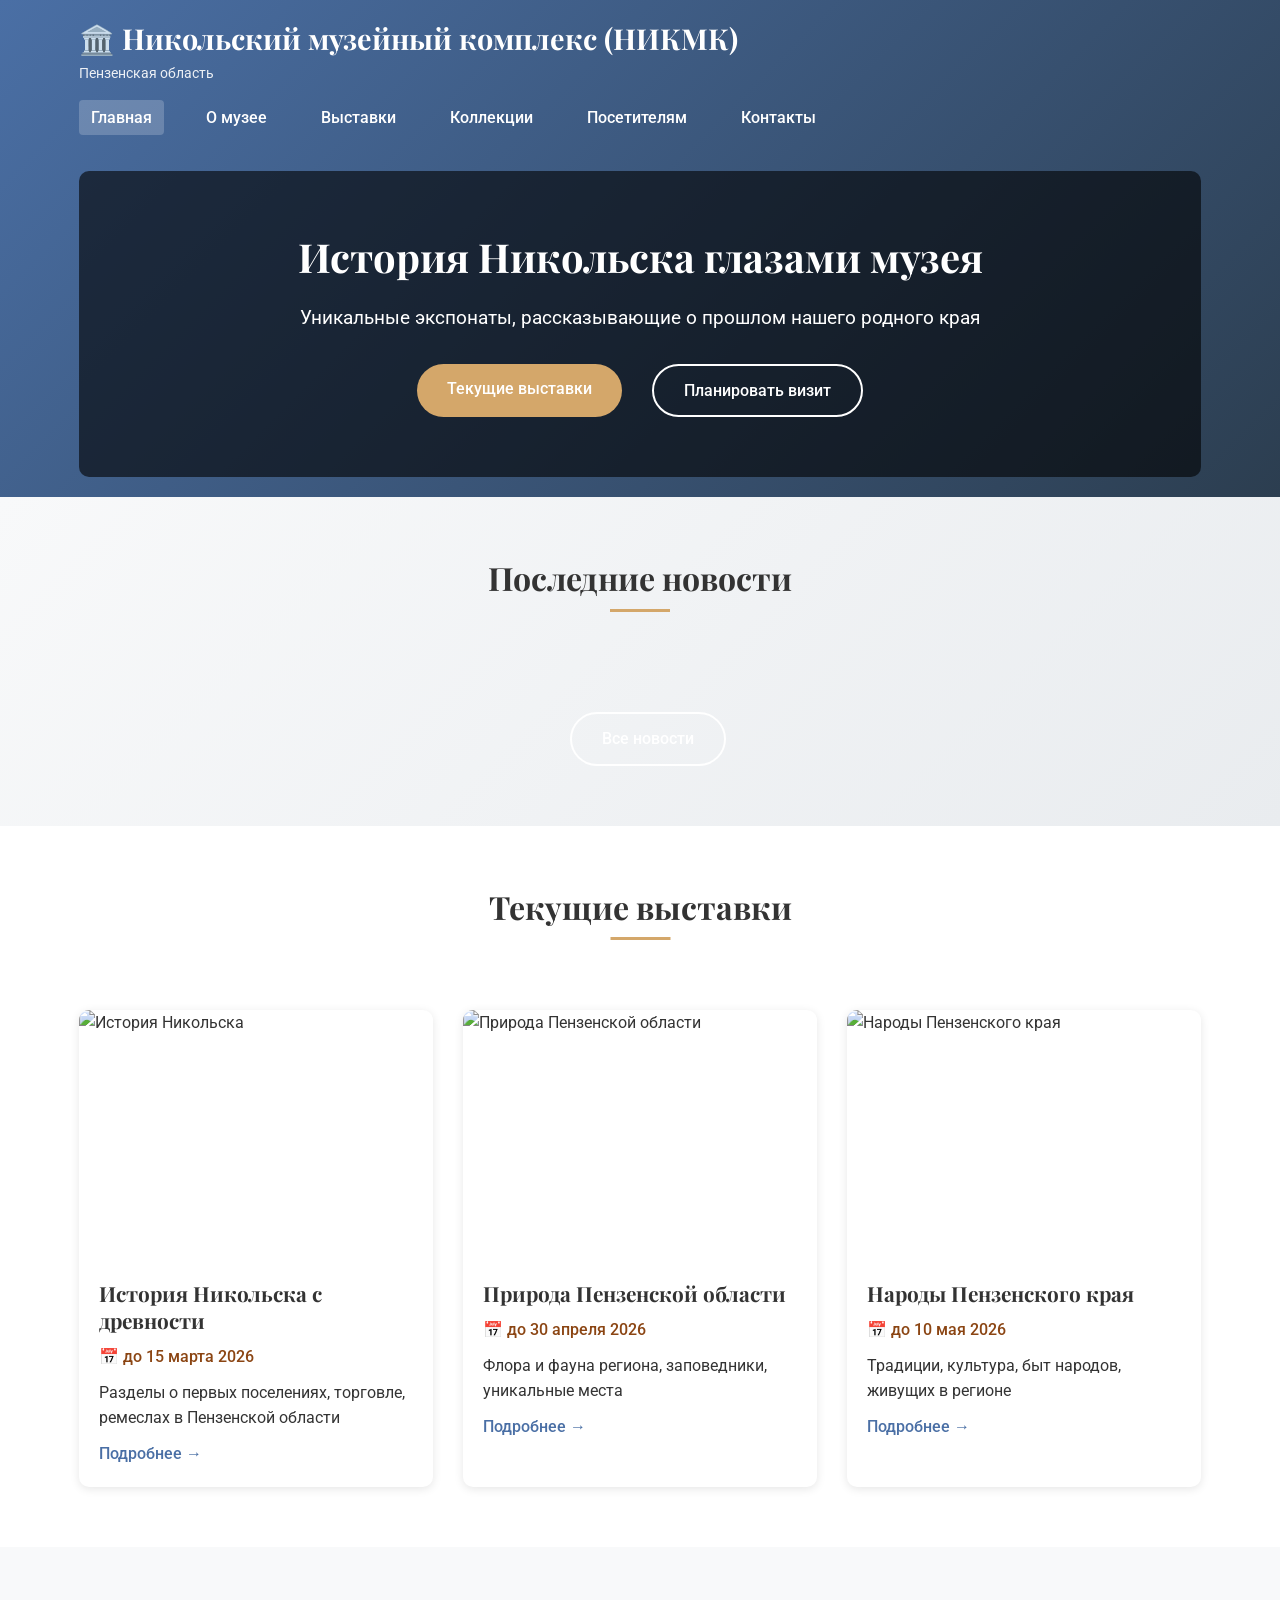
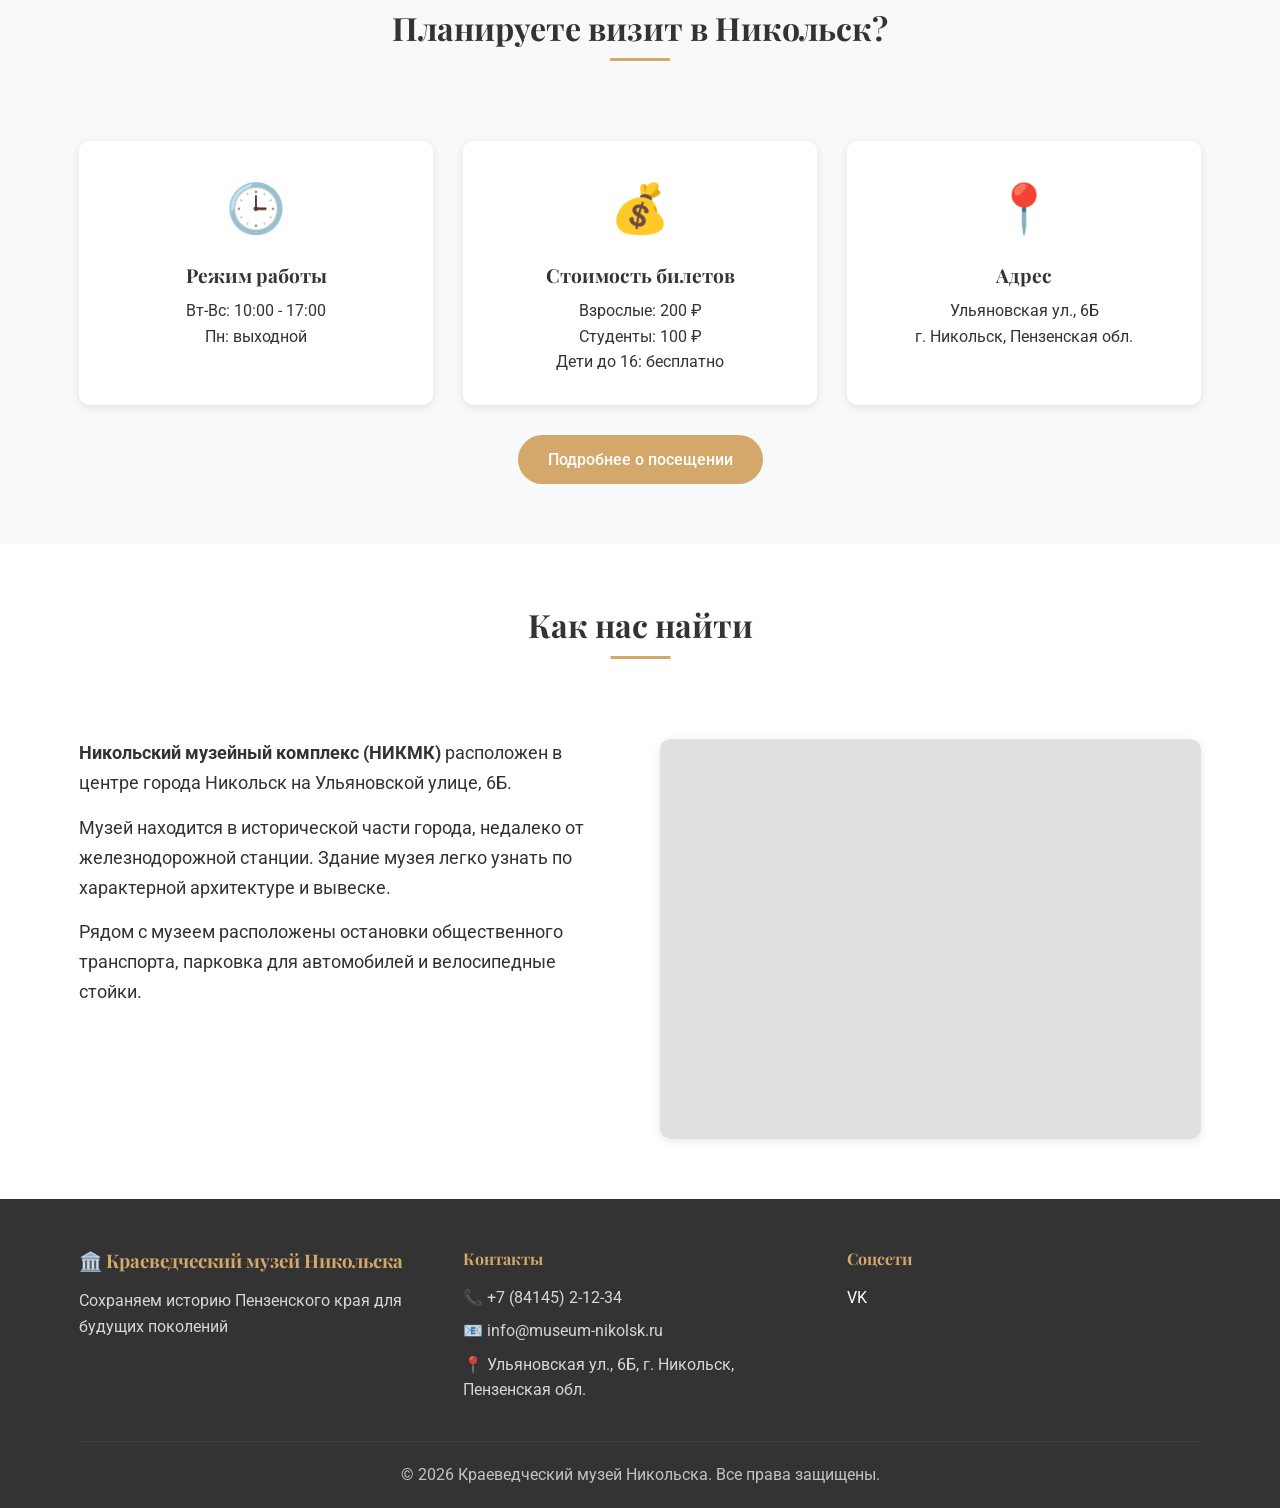
==== index.html @ 70be6be8 "Первый релиз сайта музея" ====
<!DOCTYPE html>
<html lang="ru">

<head>
    <meta charset="UTF-8">
    <meta name="viewport" content="width=device-width, initial-scale=1.0">
    <title>Никольский музейный комплекс (НИКМК) | Главная</title>
    <link rel="stylesheet" href="css/style.css">
    <link rel="preconnect" href="https://fonts.googleapis.com">
    <link rel="preconnect" href="https://fonts.gstatic.com" crossorigin>
    <link
        href="https://fonts.googleapis.com/css2?family=Playfair+Display:wght@400;700&family=Roboto:wght@300;400;500;700&display=swap"
        rel="stylesheet">
</head>

<body>
    <!-- Шапка сайта -->
    <header class="header">
        <div class="container">
            <div class="header-top">
                <div class="logo">
                    <h1>🏛️ Никольский музейный комплекс (НИКМК)</h1>
                    <p>Пензенская область</p>
                </div>
                <nav class="main-nav">
                    <ul>
                        <li><a href="index.html" class="active">Главная</a></li>
                        <li><a href="about.html">О музее</a></li>
                        <li><a href="exhibitions.html">Выставки</a></li>
                        <li><a href="collections.html">Коллекции</a></li>
                        <li><a href="visit.html">Посетителям</a></li>
                        <li><a href="contacts.html">Контакты</a></li>
                    </ul>
                </nav>
                <button class="menu-toggle">☰</button>
            </div>

            <div class="hero">
                <div class="hero-content">
                    <h2>История Никольска глазами музея</h2>
                    <p>Уникальные экспонаты, рассказывающие о прошлом нашего родного края</p>
                    <div class="hero-buttons">
                        <a href="exhibitions.html" class="btn btn-primary">Текущие выставки</a>
                        <a href="visit.html" class="btn btn-secondary">Планировать визит</a>
                    </div>
                </div>
            </div>
        </div>
    </header>
    <!-- Секция новостей -->
    <section class="section" id="news-section">
        <div class="container">
            <h2 class="section-title">Последние новости</h2>
            <div class="news-grid" id="newsContainer">
                <!-- Новости будут загружаться через JavaScript -->
            </div>
            <div style="text-align: center; margin-top: 30px;">
                <a href="news.html" class="btn btn-secondary">Все новости</a>
            </div>
        </div>
    </section>
    <!-- Основной контент -->
    <main>
        <!-- Анонсы выставок -->
        <section class="section">
            <div class="container">
                <h2 class="section-title">Текущие выставки</h2>
                <div class="exhibitions-grid">
                    <div class="exhibition-card">
                        <div class="exhibition-image">
                            <img src="https://via.placeholder.com/400x300/4a6fa5/ffffff?text=История+Никольска"
                                alt="История Никольска">
                        </div>
                        <div class="exhibition-info">
                            <h3>История Никольска с древности</h3>
                            <p class="exhibition-date">📅 до 15 марта 2026</p>
                            <p>Разделы о первых поселениях, торговле, ремеслах в Пензенской области</p>
                            <a href="exhibitions.html" class="btn-link">Подробнее →</a>
                        </div>
                    </div>

                    <div class="exhibition-card">
                        <div class="exhibition-image">
                            <img src="https://via.placeholder.com/400x300/6b8e23/ffffff?text=Природа+Пензы"
                                alt="Природа Пензенской области">
                        </div>
                        <div class="exhibition-info">
                            <h3>Природа Пензенской области</h3>
                            <p class="exhibition-date">📅 до 30 апреля 2026</p>
                            <p>Флора и фауна региона, заповедники, уникальные места</p>
                            <a href="exhibitions.html" class="btn-link">Подробнее →</a>
                        </div>
                    </div>

                    <div class="exhibition-card">
                        <div class="exhibition-image">
                            <img src="https://via.placeholder.com/400x300/8b4513/ffffff?text=Народы+края"
                                alt="Народы Пензенского края">
                        </div>
                        <div class="exhibition-info">
                            <h3>Народы Пензенского края</h3>
                            <p class="exhibition-date">📅 до 10 мая 2026</p>
                            <p>Традиции, культура, быт народов, живущих в регионе</p>
                            <a href="exhibitions.html" class="btn-link">Подробнее →</a>
                        </div>
                    </div>
                </div>
            </div>
        </section>

        <!-- Информация для посетителей -->
        <section class="section bg-light">
            <div class="container">
                <h2 class="section-title">Планируете визит в Никольск?</h2>
                <div class="visit-info">
                    <div class="info-item">
                        <div class="info-icon">🕒</div>
                        <h3>Режим работы</h3>
                        <p>Вт-Вс: 10:00 - 17:00</p>
                        <p>Пн: выходной</p>
                    </div>
                    <div class="info-item">
                        <div class="info-icon">💰</div>
                        <h3>Стоимость билетов</h3>
                        <p>Взрослые: 200 ₽</p>
                        <p>Студенты: 100 ₽</p>
                        <p>Дети до 16: бесплатно</p>
                    </div>
                    <div class="info-item">
                        <div class="info-icon">📍</div>
                        <h3>Адрес</h3>
                        <p>Ульяновская ул., 6Б</p>
                        <p>г. Никольск, Пензенская обл.</p>
                    </div>
                </div>
                <div style="text-align: center; margin-top: 30px;">
                    <a href="visit.html" class="btn btn-primary">Подробнее о посещении</a>
                </div>
            </div>
        </section>

        <!-- О городе Никольск -->
        <section class="section" id="location-section">
            <div class="container">
                <h2 class="section-title">Как нас найти</h2>
                <div class="city-info">
                    <div class="city-description">
                        <p><strong>Никольский музейный комплекс (НИКМК)</strong> расположен в центре города Никольск на
                            Ульяновской улице, 6Б.</p>

                        <p>Музей находится в исторической части города, недалеко от железнодорожной станции. Здание
                            музея легко узнать по характерной архитектуре и вывеске.</p>

                        <p>Рядом с музеем расположены остановки общественного транспорта, парковка для автомобилей и
                            велосипедные стойки.</p>
                    </div>
                    <div class="city-map">
                        <!-- Контейнер для Яндекс Карты -->
                        <div id="map-container"
                            style="width: 100%; height: 400px; border-radius: 10px; overflow: hidden; box-shadow: var(--shadow);">
                            <div id="map" style="width: 100%; height: 100%;"></div>
                        </div>
                    </div>
                </div>
            </div>
        </section>
    </main>

    <!-- Футер -->
    <footer class="footer">
        <div class="container">
            <div class="footer-grid">
                <div class="footer-col">
                    <h3>🏛️ Краеведческий музей Никольска</h3>
                    <p>Сохраняем историю Пензенского края для будущих поколений</p>
                </div>
                <div class="footer-col">
                    <h4>Контакты</h4>
                    <p>📞 +7 (84145) 2-12-34</p>
                    <p>📧 info@museum-nikolsk.ru</p>
                    <p>📍 Ульяновская ул., 6Б, г. Никольск, Пензенская обл.</p>
                </div>
                <div class="footer-col">
                    <h4>Соцсети</h4>
                    <div class="social-links">
                        <a href="https://vk.com/public135165206">VK</a>
                    </div>
                </div>
            </div>
            <div class="footer-bottom">
                <p>© 2026 Краеведческий музей Никольска. Все права защищены.</p>
            </div>
        </div>
    </footer>

    <!-- Скрипт для Яндекс Карт -->
    <script type="text/javascript" charset="utf-8" async defer>
        // Функция для инициализации карты
        function initMap() {
            // Создаем iframe с Яндекс Картами
            const mapFrame = document.createElement('iframe');
            mapFrame.src = 'https://yandex.ru/map-widget/v1/?um=constructor%3A0dd916c8a4ef44d6e717988567196bc8cb151cd68805d6b2f8d9a3f9fb2c0247&amp;source=constructor';
            mapFrame.width = '100%';
            mapFrame.height = '100%';
            mapFrame.frameBorder = '0';
            mapFrame.style.border = 'none';
            mapFrame.allowFullscreen = true;

            // Вставляем iframe в контейнер
            document.getElementById('map').appendChild(mapFrame);
        }

        // Загружаем карту после полной загрузки DOM
        if (document.readyState === 'loading') {
            document.addEventListener('DOMContentLoaded', initMap);
        } else {
            initMap();
        }
    </script>

    <script src="js/script.js"></script>
</body>

</html>
---- css/style.css ----
/* Сброс стилей и базовые настройки */
* {
    margin: 0;
    padding: 0;
    box-sizing: border-box;
}

:root {
    --primary-color: #4a6fa5;
    --secondary-color: #8b4513;
    --accent-color: #d4a76a;
    --text-dark: #333;
    --text-light: #666;
    --bg-light: #f8f9fa;
    --white: #fff;
    --shadow: 0 2px 10px rgba(0, 0, 0, 0.1);
    --shadow-hover: 0 4px 15px rgba(0, 0, 0, 0.15);
}

body {
    font-family: 'Roboto', sans-serif;
    color: var(--text-dark);
    line-height: 1.6;
    background-color: var(--white);
}

h1,
h2,
h3,
h4,
h5,
h6 {
    font-family: 'Playfair Display', serif;
    font-weight: 700;
    line-height: 1.3;
}

.container {
    width: 90%;
    max-width: 1200px;
    margin: 0 auto;
    padding: 0 15px;
}

/* Шапка сайта */
.header {
    background: linear-gradient(135deg, var(--primary-color), #2c3e50);
    color: var(--white);
    padding: 20px 0;
}

.header-top {
    display: flex;
    justify-content: space-between;
    align-items: center;
    flex-wrap: wrap;
    gap: 20px;
}

.logo h1 {
    font-size: 1.8rem;
    margin-bottom: 5px;
}

.logo p {
    font-size: 0.9rem;
    opacity: 0.9;
}

.main-nav ul {
    display: flex;
    list-style: none;
    gap: 30px;
}

.main-nav a {
    color: var(--white);
    text-decoration: none;
    font-weight: 500;
    padding: 8px 12px;
    border-radius: 4px;
    transition: all 0.3s ease;
}

.main-nav a:hover,
.main-nav a.active {
    background: rgba(255, 255, 255, 0.2);
}

.menu-toggle {
    display: none;
    background: none;
    border: none;
    color: var(--white);
    font-size: 1.5rem;
    cursor: pointer;
}

/* Герой */
.hero {
    margin-top: 40px;
    padding: 60px 0;
    background: linear-gradient(rgba(0, 0, 0, 0.6), rgba(0, 0, 0, 0.6)),
        url('https://via.placeholder.com/1200x400/4a6fa5/ffffff?text=Музей') center/cover;
    border-radius: 10px;
    text-align: center;
    color: var(--white);
}

.hero-content h2 {
    font-size: 2.5rem;
    margin-bottom: 20px;
}

.hero-content p {
    font-size: 1.2rem;
    margin-bottom: 30px;
    max-width: 700px;
    margin-left: auto;
    margin-right: auto;
}

/* Кнопки */
.btn {
    display: inline-block;
    padding: 12px 30px;
    border-radius: 30px;
    text-decoration: none;
    font-weight: 500;
    transition: all 0.3s ease;
    border: none;
    cursor: pointer;
    font-size: 1rem;
}

.btn-primary {
    background: var(--accent-color);
    color: var(--white);
}

.btn-primary:hover {
    background: #c1965a;
    transform: translateY(-2px);
    box-shadow: var(--shadow-hover);
}

.btn-secondary {
    background: transparent;
    color: var(--white);
    border: 2px solid var(--white);
    margin-left: 15px;
}

.btn-secondary:hover {
    background: var(--white);
    color: var(--primary-color);
}

.hero-buttons {
    display: flex;
    justify-content: center;
    gap: 15px;
}

/* Секции */
.section {
    padding: 60px 0;
}

.section-title {
    text-align: center;
    font-size: 2rem;
    margin-bottom: 40px;
    position: relative;
    display: inline-block;
    left: 50%;
    transform: translateX(-50%);
}

.section-title::after {
    content: '';
    display: block;
    width: 60px;
    height: 3px;
    background: var(--accent-color);
    margin: 10px auto 0;
}

.bg-light {
    background-color: var(--bg-light);
}

/* Новости */
.news-grid {
    display: grid;
    grid-template-columns: repeat(auto-fit, minmax(300px, 1fr));
    gap: 25px;
    margin-top: 30px;
}

.news-card {
    background: var(--white);
    border-radius: 8px;
    box-shadow: var(--shadow);
    overflow: hidden;
    transition: transform 0.3s ease;
}

.news-card:hover {
    transform: translateY(-5px);
}

.news-image {
    width: 100%;
    height: 200px;
    object-fit: cover;
}

.news-content {
    padding: 20px;
}

.news-date {
    color: var(--secondary-color);
    font-weight: 500;
    margin-bottom: 8px;
}

.news-card h3 {
    margin: 0 0 10px 0;
    font-size: 1.2rem;
}

.news-text {
    margin-bottom: 15px;
    line-height: 1.6;
    color: var(--text-light);
    max-height: 150px;
    overflow-y: auto;
}

.toggle-btn {
    background: var(--primary-color);
    color: white;
    border: none;
    padding: 8px 15px;
    border-radius: 4px;
    cursor: pointer;
    font-size: 0.9rem;
    transition: background 0.3s ease;
}

.toggle-btn:hover {
    background: var(--secondary-color);
}

.loading-message,
.no-news-message,
.error-message {
    text-align: center;
    padding: 30px;
    font-size: 1.1rem;
    color: var(--text-light);
}

/* Выставки */
.exhibitions-grid {
    display: grid;
    grid-template-columns: repeat(auto-fit, minmax(300px, 1fr));
    gap: 30px;
    margin-top: 30px;
}

.exhibition-card {
    background: var(--white);
    border-radius: 10px;
    overflow: hidden;
    box-shadow: var(--shadow);
    transition: all 0.3s ease;
}

.exhibition-card:hover {
    transform: translateY(-5px);
    box-shadow: var(--shadow-hover);
}

.exhibition-image img {
    width: 100%;
    height: 250px;
    object-fit: cover;
    display: block;
}

.exhibition-info {
    padding: 20px;
}

.exhibition-info h3 {
    font-size: 1.3rem;
    margin-bottom: 10px;
}

.exhibition-date {
    color: var(--secondary-color);
    font-weight: 500;
    margin-bottom: 10px;
}

.btn-link {
    display: inline-block;
    color: var(--primary-color);
    text-decoration: none;
    font-weight: 500;
    margin-top: 10px;
    transition: all 0.3s ease;
}

.btn-link:hover {
    color: var(--secondary-color);
    padding-left: 5px;
}

/* Информация для посетителей */
.visit-info {
    display: grid;
    grid-template-columns: repeat(auto-fit, minmax(250px, 1fr));
    gap: 30px;
    margin-top: 40px;
}

.info-item {
    text-align: center;
    padding: 30px 20px;
    background: var(--white);
    border-radius: 10px;
    box-shadow: var(--shadow);
}

.info-icon {
    font-size: 3rem;
    margin-bottom: 15px;
}

.info-item h3 {
    margin-bottom: 10px;
    font-size: 1.2rem;
}

/* Информация о городе */
.city-info {
    display: grid;
    grid-template-columns: 1fr 1fr;
    gap: 40px;
    margin-top: 40px;
}

.city-description p {
    margin-bottom: 15px;
    font-size: 1.1rem;
    line-height: 1.7;
}

.city-map {
    border-radius: 10px;
    overflow: hidden;
    box-shadow: var(--shadow);
    height: fit-content;
    position: relative;
}

/* Стиль для Яндекс Карт */
#map {
    width: 100%;
    height: 400px;
    background: #e0e0e0;
    /* временный фон на случай загрузки */
}

/* Исправление отображения Яндекс Карт */
#map iframe {
    position: absolute;
    top: 0;
    left: 0;
    width: 100%;
    height: 100%;
    border: none;
    margin: 0;
    padding: 0;
}

@media (max-width: 768px) {
    .city-info {
        grid-template-columns: 1fr;
    }

    .city-map {
        order: -1;
    }
}

/* Футер */
.footer {
    background: var(--text-dark);
    color: var(--white);
    padding: 50px 0 20px;
}

.footer-grid {
    display: grid;
    grid-template-columns: repeat(auto-fit, minmax(250px, 1fr));
    gap: 30px;
    margin-bottom: 30px;
}

.footer-col h3,
.footer-col h4 {
    color: var(--accent-color);
    margin-bottom: 15px;
}

.footer-col p {
    margin-bottom: 8px;
    opacity: 0.8;
}

.social-links {
    display: flex;
    gap: 15px;
    margin-top: 10px;
}

.social-links a {
    color: var(--white);
    text-decoration: none;
    transition: all 0.3s ease;
}

.social-links a:hover {
    color: var(--accent-color);
}

.footer-bottom {
    text-align: center;
    padding-top: 20px;
    border-top: 1px solid rgba(255, 255, 255, 0.1);
    opacity: 0.7;
}

/* Адаптивность */
@media (max-width: 768px) {
    .main-nav ul {
        display: none;
        width: 100%;
        flex-direction: column;
        margin-top: 20px;
        background: rgba(0, 0, 0, 0.3);
        padding: 20px;
        border-radius: 10px;
    }

    .main-nav ul.show {
        display: flex;
    }

    .menu-toggle {
        display: block;
    }

    .hero-content h2 {
        font-size: 1.8rem;
    }

    .hero-content p {
        font-size: 1rem;
    }

    .btn-secondary {
        margin-left: 0;
        margin-top: 10px;
    }

    .hero-buttons {
        flex-direction: column;
        align-items: center;
    }

    .section {
        padding: 40px 0;
    }

    .section-title {
        font-size: 1.6rem;
    }
}

@media (max-width: 480px) {
    .logo h1 {
        font-size: 1.4rem;
    }

    .hero {
        padding: 40px 0;
    }

    .hero-content h2 {
        font-size: 1.5rem;
    }
}

/* === СТИЛИ ДЛЯ НОВОСТЕЙ === */

/* Секция новостей */
#news-section {
    background: linear-gradient(135deg, #f8f9fa 0%, #e9ecef 100%);
}

/* Контейнер новостей */
.news-grid {
    display: grid;
    grid-template-columns: repeat(auto-fit, minmax(300px, 1fr));
    gap: 30px;
    margin-top: 30px;
}

.all-news-grid {
    display: grid;
    grid-template-columns: repeat(auto-fit, minmax(350px, 1fr));
    gap: 30px;
}

/* Карточка новости */
.news-card {
    background: var(--white);
    border-radius: 15px;
    overflow: hidden;
    box-shadow: var(--shadow);
    transition: all 0.3s ease;
    opacity: 0;
    transform: translateY(20px);
}

.news-card:hover {
    transform: translateY(-10px);
    box-shadow: var(--shadow-hover);
}

.news-card-full {
    height: 100%;
    display: flex;
    flex-direction: column;
}

/* Изображение новости */
.news-card-image {
    position: relative;
    height: 200px;
    overflow: hidden;
}

.news-card-image img {
    width: 100%;
    height: 100%;
    object-fit: cover;
    transition: transform 0.5s ease;
}

.news-card:hover .news-card-image img {
    transform: scale(1.05);
}

.news-card-category {
    position: absolute;
    top: 15px;
    right: 15px;
    background: var(--primary-color);
    color: white;
    padding: 5px 12px;
    border-radius: 20px;
    font-size: 0.8rem;
    font-weight: 500;
}

/* Контент новости */
.news-card-content {
    padding: 25px;
    flex-grow: 1;
    display: flex;
    flex-direction: column;
}

.news-card-date {
    color: var(--secondary-color);
    font-size: 0.9rem;
    margin-bottom: 10px;
    display: flex;
    align-items: center;
    gap: 5px;
}

.news-card-title {
    font-size: 1.3rem;
    margin-bottom: 15px;
    line-height: 1.4;
    color: var(--text-dark);
}

.news-card-text {
    margin-bottom: 20px;
    flex-grow: 1;
}

.news-card-text p {
    color: var(--text-light);
    line-height: 1.6;
}

/* Кнопки */
.news-card-actions {
    display: flex;
    justify-content: space-between;
    align-items: center;
    margin-top: auto;
}

.btn-read-more {
    background: var(--primary-color);
    color: white;
    border: none;
    padding: 8px 20px;
    border-radius: 5px;
    cursor: pointer;
    font-size: 0.9rem;
    transition: background 0.3s ease;
}

.btn-read-more:hover {
    background: #3a5a8a;
}

/* Модальное окно новости */
.news-modal {
    position: fixed;
    top: 0;
    left: 0;
    width: 100%;
    height: 100%;
    background: rgba(0, 0, 0, 0.8);
    z-index: 1000;
    display: flex;
    justify-content: center;
    align-items: center;
    opacity: 0;
    visibility: hidden;
    transition: opacity 0.3s ease, visibility 0.3s ease;
    padding: 20px;
}

.news-modal.show {
    opacity: 1;
    visibility: visible;
}

.news-modal-content {
    background: white;
    border-radius: 15px;
    max-width: 800px;
    width: 100%;
    max-height: 90vh;
    overflow-y: auto;
    position: relative;
    animation: modalSlideIn 0.3s ease;
}

@keyframes modalSlideIn {
    from {
        transform: translateY(-50px);
        opacity: 0;
    }

    to {
        transform: translateY(0);
        opacity: 1;
    }
}

.close-modal {
    position: absolute;
    top: 15px;
    right: 15px;
    background: none;
    border: none;
    font-size: 2rem;
    color: var(--text-dark);
    cursor: pointer;
    z-index: 10;
    width: 40px;
    height: 40px;
    display: flex;
    align-items: center;
    justify-content: center;
    border-radius: 50%;
    transition: background 0.3s ease;
}

.close-modal:hover {
    background: rgba(0, 0, 0, 0.1);
}

.news-modal-header {
    padding: 40px 40px 20px;
    border-bottom: 1px solid #eee;
}

.news-modal-meta {
    display: flex;
    gap: 15px;
    margin-bottom: 10px;
    font-size: 0.9rem;
}

.news-modal-date {
    color: var(--secondary-color);
}

.news-modal-category {
    background: var(--accent-color);
    color: white;
    padding: 3px 10px;
    border-radius: 15px;
    font-size: 0.8rem;
}

.news-modal-title {
    font-size: 1.8rem;
    line-height: 1.3;
}

.news-modal-body {
    padding: 30px 40px;
}

.news-modal-image {
    margin-bottom: 30px;
}

.news-modal-image img {
    width: 100%;
    border-radius: 10px;
    max-height: 400px;
    object-fit: cover;
}

.news-modal-text {
    line-height: 1.8;
    font-size: 1.1rem;
}

.news-modal-text p {
    margin-bottom: 20px;
}

.news-modal-footer {
    padding: 20px 40px;
    border-top: 1px solid #eee;
    display: flex;
    gap: 15px;
    justify-content: flex-end;
}

/* Загрузка */
.loading-news {
    text-align: center;
    padding: 50px;
}

.spinner {
    border: 4px solid #f3f3f3;
    border-top: 4px solid var(--primary-color);
    border-radius: 50%;
    width: 40px;
    height: 40px;
    animation: spin 1s linear infinite;
    margin: 0 auto 15px;
}

@keyframes spin {
    0% {
        transform: rotate(0deg);
    }

    100% {
        transform: rotate(360deg);
    }
}

/* Состояния */
.no-news,
.news-error {
    text-align: center;
    padding: 50px;
    background: white;
    border-radius: 10px;
    box-shadow: var(--shadow);
}

/* Адаптивность */
@media (max-width: 768px) {
    .news-grid {
        grid-template-columns: 1fr;
        gap: 20px;
    }

    .all-news-grid {
        grid-template-columns: 1fr;
    }

    .news-modal-content {
        margin: 10px;
        max-height: 95vh;
    }

    .news-modal-header,
    .news-modal-body,
    .news-modal-footer {
        padding: 20px;
    }

    .news-modal-title {
        font-size: 1.4rem;
    }
}
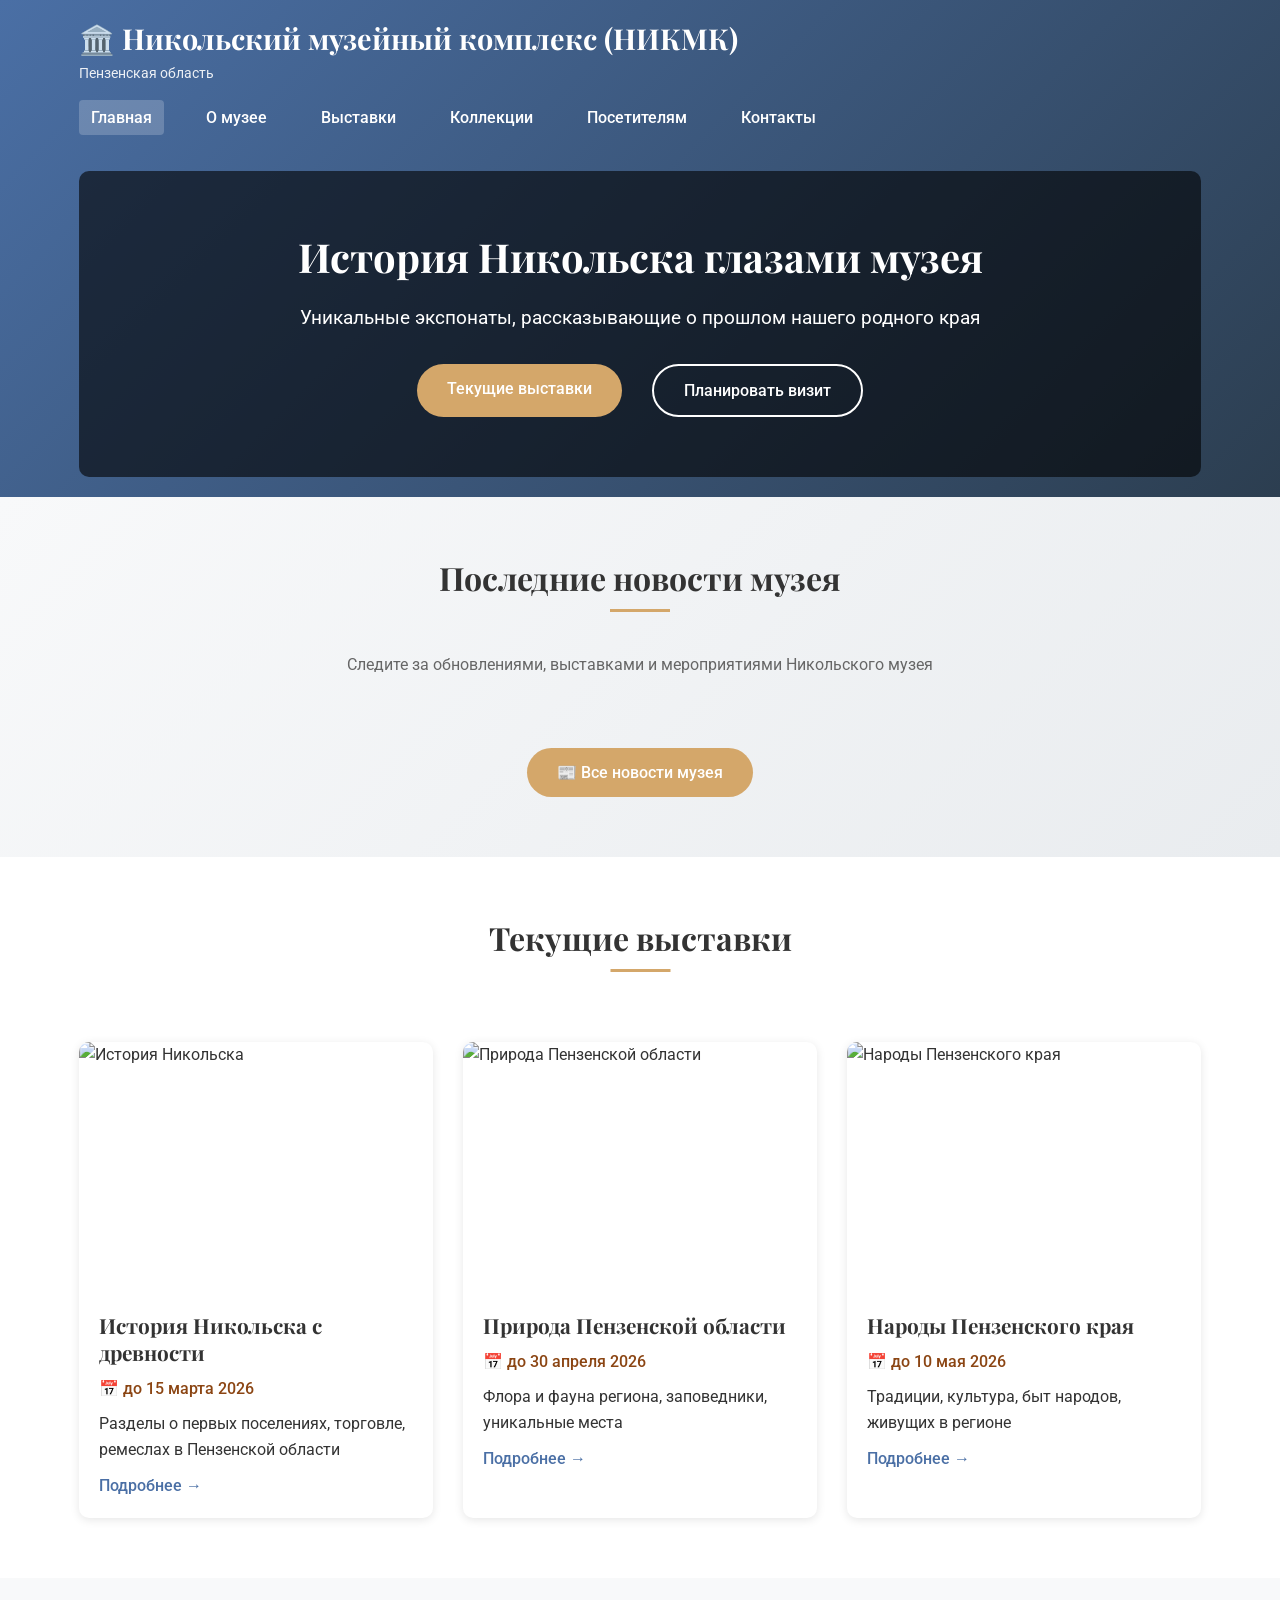
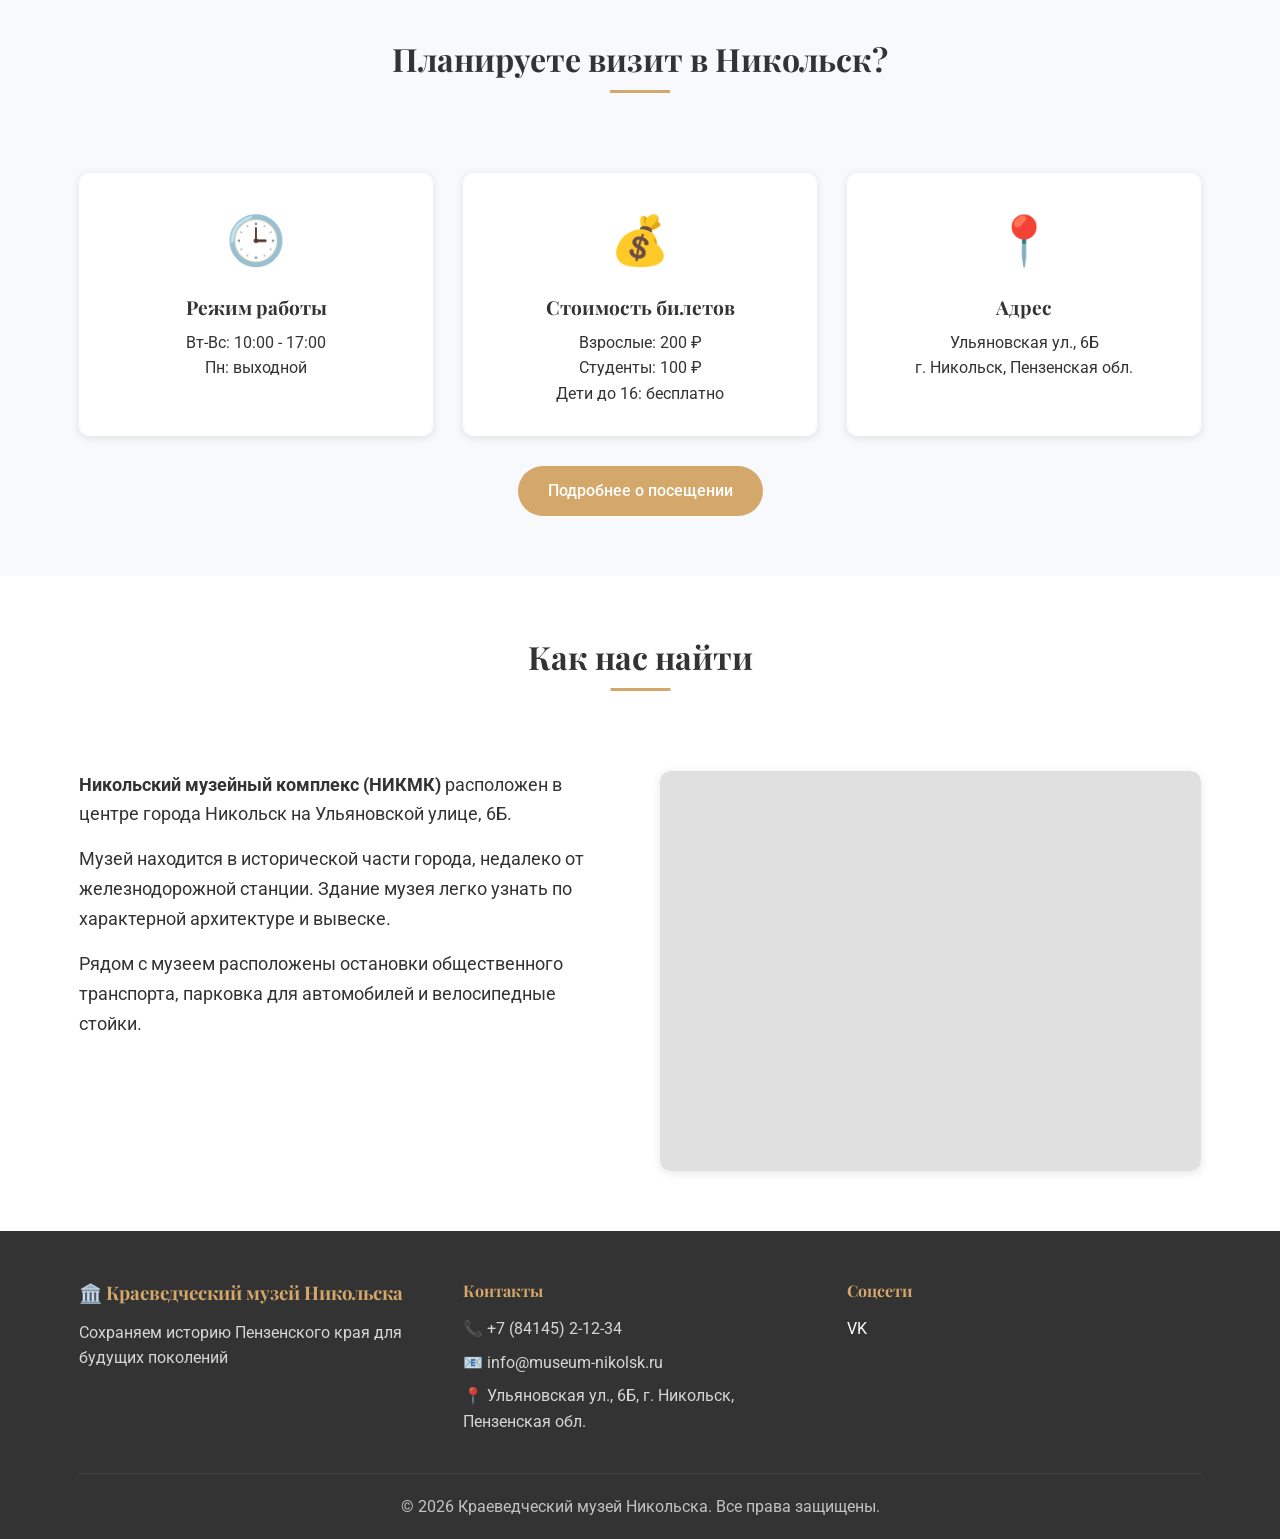
==== commit 2102215f: "Add files via upload" ====
--- a/index.html
+++ b/index.html
@@ -1,224 +1,232 @@
-<!DOCTYPE html>
-<html lang="ru">
-
-<head>
-    <meta charset="UTF-8">
-    <meta name="viewport" content="width=device-width, initial-scale=1.0">
-    <title>Никольский музейный комплекс (НИКМК) | Главная</title>
-    <link rel="stylesheet" href="css/style.css">
-    <link rel="preconnect" href="https://fonts.googleapis.com">
-    <link rel="preconnect" href="https://fonts.gstatic.com" crossorigin>
-    <link
-        href="https://fonts.googleapis.com/css2?family=Playfair+Display:wght@400;700&family=Roboto:wght@300;400;500;700&display=swap"
-        rel="stylesheet">
-</head>
-
-<body>
-    <!-- Шапка сайта -->
-    <header class="header">
-        <div class="container">
-            <div class="header-top">
-                <div class="logo">
-                    <h1>🏛️ Никольский музейный комплекс (НИКМК)</h1>
-                    <p>Пензенская область</p>
-                </div>
-                <nav class="main-nav">
-                    <ul>
-                        <li><a href="index.html" class="active">Главная</a></li>
-                        <li><a href="about.html">О музее</a></li>
-                        <li><a href="exhibitions.html">Выставки</a></li>
-                        <li><a href="collections.html">Коллекции</a></li>
-                        <li><a href="visit.html">Посетителям</a></li>
-                        <li><a href="contacts.html">Контакты</a></li>
-                    </ul>
-                </nav>
-                <button class="menu-toggle">☰</button>
-            </div>
-
-            <div class="hero">
-                <div class="hero-content">
-                    <h2>История Никольска глазами музея</h2>
-                    <p>Уникальные экспонаты, рассказывающие о прошлом нашего родного края</p>
-                    <div class="hero-buttons">
-                        <a href="exhibitions.html" class="btn btn-primary">Текущие выставки</a>
-                        <a href="visit.html" class="btn btn-secondary">Планировать визит</a>
-                    </div>
-                </div>
-            </div>
-        </div>
-    </header>
-    <!-- Секция новостей -->
-    <section class="section" id="news-section">
-        <div class="container">
-            <h2 class="section-title">Последние новости</h2>
-            <div class="news-grid" id="newsContainer">
-                <!-- Новости будут загружаться через JavaScript -->
-            </div>
-            <div style="text-align: center; margin-top: 30px;">
-                <a href="news.html" class="btn btn-secondary">Все новости</a>
-            </div>
-        </div>
-    </section>
-    <!-- Основной контент -->
-    <main>
-        <!-- Анонсы выставок -->
-        <section class="section">
-            <div class="container">
-                <h2 class="section-title">Текущие выставки</h2>
-                <div class="exhibitions-grid">
-                    <div class="exhibition-card">
-                        <div class="exhibition-image">
-                            <img src="https://via.placeholder.com/400x300/4a6fa5/ffffff?text=История+Никольска"
-                                alt="История Никольска">
-                        </div>
-                        <div class="exhibition-info">
-                            <h3>История Никольска с древности</h3>
-                            <p class="exhibition-date">📅 до 15 марта 2026</p>
-                            <p>Разделы о первых поселениях, торговле, ремеслах в Пензенской области</p>
-                            <a href="exhibitions.html" class="btn-link">Подробнее →</a>
-                        </div>
-                    </div>
-
-                    <div class="exhibition-card">
-                        <div class="exhibition-image">
-                            <img src="https://via.placeholder.com/400x300/6b8e23/ffffff?text=Природа+Пензы"
-                                alt="Природа Пензенской области">
-                        </div>
-                        <div class="exhibition-info">
-                            <h3>Природа Пензенской области</h3>
-                            <p class="exhibition-date">📅 до 30 апреля 2026</p>
-                            <p>Флора и фауна региона, заповедники, уникальные места</p>
-                            <a href="exhibitions.html" class="btn-link">Подробнее →</a>
-                        </div>
-                    </div>
-
-                    <div class="exhibition-card">
-                        <div class="exhibition-image">
-                            <img src="https://via.placeholder.com/400x300/8b4513/ffffff?text=Народы+края"
-                                alt="Народы Пензенского края">
-                        </div>
-                        <div class="exhibition-info">
-                            <h3>Народы Пензенского края</h3>
-                            <p class="exhibition-date">📅 до 10 мая 2026</p>
-                            <p>Традиции, культура, быт народов, живущих в регионе</p>
-                            <a href="exhibitions.html" class="btn-link">Подробнее →</a>
-                        </div>
-                    </div>
-                </div>
-            </div>
-        </section>
-
-        <!-- Информация для посетителей -->
-        <section class="section bg-light">
-            <div class="container">
-                <h2 class="section-title">Планируете визит в Никольск?</h2>
-                <div class="visit-info">
-                    <div class="info-item">
-                        <div class="info-icon">🕒</div>
-                        <h3>Режим работы</h3>
-                        <p>Вт-Вс: 10:00 - 17:00</p>
-                        <p>Пн: выходной</p>
-                    </div>
-                    <div class="info-item">
-                        <div class="info-icon">💰</div>
-                        <h3>Стоимость билетов</h3>
-                        <p>Взрослые: 200 ₽</p>
-                        <p>Студенты: 100 ₽</p>
-                        <p>Дети до 16: бесплатно</p>
-                    </div>
-                    <div class="info-item">
-                        <div class="info-icon">📍</div>
-                        <h3>Адрес</h3>
-                        <p>Ульяновская ул., 6Б</p>
-                        <p>г. Никольск, Пензенская обл.</p>
-                    </div>
-                </div>
-                <div style="text-align: center; margin-top: 30px;">
-                    <a href="visit.html" class="btn btn-primary">Подробнее о посещении</a>
-                </div>
-            </div>
-        </section>
-
-        <!-- О городе Никольск -->
-        <section class="section" id="location-section">
-            <div class="container">
-                <h2 class="section-title">Как нас найти</h2>
-                <div class="city-info">
-                    <div class="city-description">
-                        <p><strong>Никольский музейный комплекс (НИКМК)</strong> расположен в центре города Никольск на
-                            Ульяновской улице, 6Б.</p>
-
-                        <p>Музей находится в исторической части города, недалеко от железнодорожной станции. Здание
-                            музея легко узнать по характерной архитектуре и вывеске.</p>
-
-                        <p>Рядом с музеем расположены остановки общественного транспорта, парковка для автомобилей и
-                            велосипедные стойки.</p>
-                    </div>
-                    <div class="city-map">
-                        <!-- Контейнер для Яндекс Карты -->
-                        <div id="map-container"
-                            style="width: 100%; height: 400px; border-radius: 10px; overflow: hidden; box-shadow: var(--shadow);">
-                            <div id="map" style="width: 100%; height: 100%;"></div>
-                        </div>
-                    </div>
-                </div>
-            </div>
-        </section>
-    </main>
-
-    <!-- Футер -->
-    <footer class="footer">
-        <div class="container">
-            <div class="footer-grid">
-                <div class="footer-col">
-                    <h3>🏛️ Краеведческий музей Никольска</h3>
-                    <p>Сохраняем историю Пензенского края для будущих поколений</p>
-                </div>
-                <div class="footer-col">
-                    <h4>Контакты</h4>
-                    <p>📞 +7 (84145) 2-12-34</p>
-                    <p>📧 info@museum-nikolsk.ru</p>
-                    <p>📍 Ульяновская ул., 6Б, г. Никольск, Пензенская обл.</p>
-                </div>
-                <div class="footer-col">
-                    <h4>Соцсети</h4>
-                    <div class="social-links">
-                        <a href="https://vk.com/public135165206">VK</a>
-                    </div>
-                </div>
-            </div>
-            <div class="footer-bottom">
-                <p>© 2026 Краеведческий музей Никольска. Все права защищены.</p>
-            </div>
-        </div>
-    </footer>
-
-    <!-- Скрипт для Яндекс Карт -->
-    <script type="text/javascript" charset="utf-8" async defer>
-        // Функция для инициализации карты
-        function initMap() {
-            // Создаем iframe с Яндекс Картами
-            const mapFrame = document.createElement('iframe');
-            mapFrame.src = 'https://yandex.ru/map-widget/v1/?um=constructor%3A0dd916c8a4ef44d6e717988567196bc8cb151cd68805d6b2f8d9a3f9fb2c0247&amp;source=constructor';
-            mapFrame.width = '100%';
-            mapFrame.height = '100%';
-            mapFrame.frameBorder = '0';
-            mapFrame.style.border = 'none';
-            mapFrame.allowFullscreen = true;
-
-            // Вставляем iframe в контейнер
-            document.getElementById('map').appendChild(mapFrame);
-        }
-
-        // Загружаем карту после полной загрузки DOM
-        if (document.readyState === 'loading') {
-            document.addEventListener('DOMContentLoaded', initMap);
-        } else {
-            initMap();
-        }
-    </script>
-
-    <script src="js/script.js"></script>
-</body>
-
+<!DOCTYPE html>
+<html lang="ru">
+
+<head>
+    <meta charset="UTF-8">
+    <meta name="viewport" content="width=device-width, initial-scale=1.0">
+    <title>Никольский музейный комплекс (НИКМК) | Главная</title>
+    <link rel="stylesheet" href="css/style.css">
+    <link rel="preconnect" href="https://fonts.googleapis.com">
+    <link rel="preconnect" href="https://fonts.gstatic.com" crossorigin>
+    <link
+        href="https://fonts.googleapis.com/css2?family=Playfair+Display:wght@400;700&family=Roboto:wght@300;400;500;700&display=swap"
+        rel="stylesheet">
+</head>
+
+<body>
+    <!-- Шапка сайта -->
+    <header class="header">
+        <div class="container">
+            <div class="header-top">
+                <div class="logo">
+                    <h1>🏛️ Никольский музейный комплекс (НИКМК)</h1>
+                    <p>Пензенская область</p>
+                </div>
+                <nav class="main-nav">
+                    <ul>
+                        <li><a href="index.html" class="active">Главная</a></li>
+                        <li><a href="about.html">О музее</a></li>
+                        <li><a href="exhibitions.html">Выставки</a></li>
+                        <li><a href="collections.html">Коллекции</a></li>
+                        <li><a href="visit.html">Посетителям</a></li>
+                        <li><a href="contacts.html">Контакты</a></li>
+                    </ul>
+                </nav>
+                <button class="menu-toggle">☰</button>
+            </div>
+
+            <div class="hero">
+                <div class="hero-content">
+                    <h2>История Никольска глазами музея</h2>
+                    <p>Уникальные экспонаты, рассказывающие о прошлом нашего родного края</p>
+                    <div class="hero-buttons">
+                        <a href="exhibitions.html" class="btn btn-primary">Текущие выставки</a>
+                        <a href="visit.html" class="btn btn-secondary">Планировать визит</a>
+                    </div>
+                </div>
+            </div>
+        </div>
+    </header>
+    <!-- Секция новостей -->
+    <section class="section" id="news-section">
+        <div class="container">
+            <h2 class="section-title">Последние новости музея</h2>
+            <p
+                style="text-align: center; margin-bottom: 30px; color: #666; max-width: 700px; margin-left: auto; margin-right: auto;">
+                Следите за обновлениями, выставками и мероприятиями Никольского музея
+            </p>
+
+            <div class="news-grid" id="newsContainer">
+                <!-- Новости загружаются автоматически из Google Таблицы -->
+            </div>
+
+            <div style="text-align: center; margin-top: 40px;">
+                <a href="news.html" class="btn btn-primary">
+                    📰 Все новости музея
+                </a>
+            </div>
+        </div>
+    </section>
+    <!-- Основной контент -->
+    <main>
+        <!-- Анонсы выставок -->
+        <section class="section">
+            <div class="container">
+                <h2 class="section-title">Текущие выставки</h2>
+                <div class="exhibitions-grid">
+                    <div class="exhibition-card">
+                        <div class="exhibition-image">
+                            <img src="https://via.placeholder.com/400x300/4a6fa5/ffffff?text=История+Никольска"
+                                alt="История Никольска">
+                        </div>
+                        <div class="exhibition-info">
+                            <h3>История Никольска с древности</h3>
+                            <p class="exhibition-date">📅 до 15 марта 2026</p>
+                            <p>Разделы о первых поселениях, торговле, ремеслах в Пензенской области</p>
+                            <a href="exhibitions.html" class="btn-link">Подробнее →</a>
+                        </div>
+                    </div>
+
+                    <div class="exhibition-card">
+                        <div class="exhibition-image">
+                            <img src="https://via.placeholder.com/400x300/6b8e23/ffffff?text=Природа+Пензы"
+                                alt="Природа Пензенской области">
+                        </div>
+                        <div class="exhibition-info">
+                            <h3>Природа Пензенской области</h3>
+                            <p class="exhibition-date">📅 до 30 апреля 2026</p>
+                            <p>Флора и фауна региона, заповедники, уникальные места</p>
+                            <a href="exhibitions.html" class="btn-link">Подробнее →</a>
+                        </div>
+                    </div>
+
+                    <div class="exhibition-card">
+                        <div class="exhibition-image">
+                            <img src="https://via.placeholder.com/400x300/8b4513/ffffff?text=Народы+края"
+                                alt="Народы Пензенского края">
+                        </div>
+                        <div class="exhibition-info">
+                            <h3>Народы Пензенского края</h3>
+                            <p class="exhibition-date">📅 до 10 мая 2026</p>
+                            <p>Традиции, культура, быт народов, живущих в регионе</p>
+                            <a href="exhibitions.html" class="btn-link">Подробнее →</a>
+                        </div>
+                    </div>
+                </div>
+            </div>
+        </section>
+
+        <!-- Информация для посетителей -->
+        <section class="section bg-light">
+            <div class="container">
+                <h2 class="section-title">Планируете визит в Никольск?</h2>
+                <div class="visit-info">
+                    <div class="info-item">
+                        <div class="info-icon">🕒</div>
+                        <h3>Режим работы</h3>
+                        <p>Вт-Вс: 10:00 - 17:00</p>
+                        <p>Пн: выходной</p>
+                    </div>
+                    <div class="info-item">
+                        <div class="info-icon">💰</div>
+                        <h3>Стоимость билетов</h3>
+                        <p>Взрослые: 200 ₽</p>
+                        <p>Студенты: 100 ₽</p>
+                        <p>Дети до 16: бесплатно</p>
+                    </div>
+                    <div class="info-item">
+                        <div class="info-icon">📍</div>
+                        <h3>Адрес</h3>
+                        <p>Ульяновская ул., 6Б</p>
+                        <p>г. Никольск, Пензенская обл.</p>
+                    </div>
+                </div>
+                <div style="text-align: center; margin-top: 30px;">
+                    <a href="visit.html" class="btn btn-primary">Подробнее о посещении</a>
+                </div>
+            </div>
+        </section>
+
+        <!-- О городе Никольск -->
+        <section class="section" id="location-section">
+            <div class="container">
+                <h2 class="section-title">Как нас найти</h2>
+                <div class="city-info">
+                    <div class="city-description">
+                        <p><strong>Никольский музейный комплекс (НИКМК)</strong> расположен в центре города Никольск на
+                            Ульяновской улице, 6Б.</p>
+
+                        <p>Музей находится в исторической части города, недалеко от железнодорожной станции. Здание
+                            музея легко узнать по характерной архитектуре и вывеске.</p>
+
+                        <p>Рядом с музеем расположены остановки общественного транспорта, парковка для автомобилей и
+                            велосипедные стойки.</p>
+                    </div>
+                    <div class="city-map">
+                        <!-- Контейнер для Яндекс Карты -->
+                        <div id="map-container"
+                            style="width: 100%; height: 400px; border-radius: 10px; overflow: hidden; box-shadow: var(--shadow);">
+                            <div id="map" style="width: 100%; height: 100%;"></div>
+                        </div>
+                    </div>
+                </div>
+            </div>
+        </section>
+    </main>
+
+    <!-- Футер -->
+    <footer class="footer">
+        <div class="container">
+            <div class="footer-grid">
+                <div class="footer-col">
+                    <h3>🏛️ Краеведческий музей Никольска</h3>
+                    <p>Сохраняем историю Пензенского края для будущих поколений</p>
+                </div>
+                <div class="footer-col">
+                    <h4>Контакты</h4>
+                    <p>📞 +7 (84145) 2-12-34</p>
+                    <p>📧 info@museum-nikolsk.ru</p>
+                    <p>📍 Ульяновская ул., 6Б, г. Никольск, Пензенская обл.</p>
+                </div>
+                <div class="footer-col">
+                    <h4>Соцсети</h4>
+                    <div class="social-links">
+                        <a href="https://vk.com/public135165206">VK</a>
+                    </div>
+                </div>
+            </div>
+            <div class="footer-bottom">
+                <p>© 2026 Краеведческий музей Никольска. Все права защищены.</p>
+            </div>
+        </div>
+    </footer>
+
+    <!-- Скрипт для Яндекс Карт -->
+    <script type="text/javascript" charset="utf-8" async defer>
+        // Функция для инициализации карты
+        function initMap() {
+            // Создаем iframe с Яндекс Картами
+            const mapFrame = document.createElement('iframe');
+            mapFrame.src = 'https://yandex.ru/map-widget/v1/?um=constructor%3A0dd916c8a4ef44d6e717988567196bc8cb151cd68805d6b2f8d9a3f9fb2c0247&amp;source=constructor';
+            mapFrame.width = '100%';
+            mapFrame.height = '100%';
+            mapFrame.frameBorder = '0';
+            mapFrame.style.border = 'none';
+            mapFrame.allowFullscreen = true;
+
+            // Вставляем iframe в контейнер
+            document.getElementById('map').appendChild(mapFrame);
+        }
+
+        // Загружаем карту после полной загрузки DOM
+        if (document.readyState === 'loading') {
+            document.addEventListener('DOMContentLoaded', initMap);
+        } else {
+            initMap();
+        }
+    </script>
+
+    <script src="js/script.js"></script>
+</body>
+
 </html>
